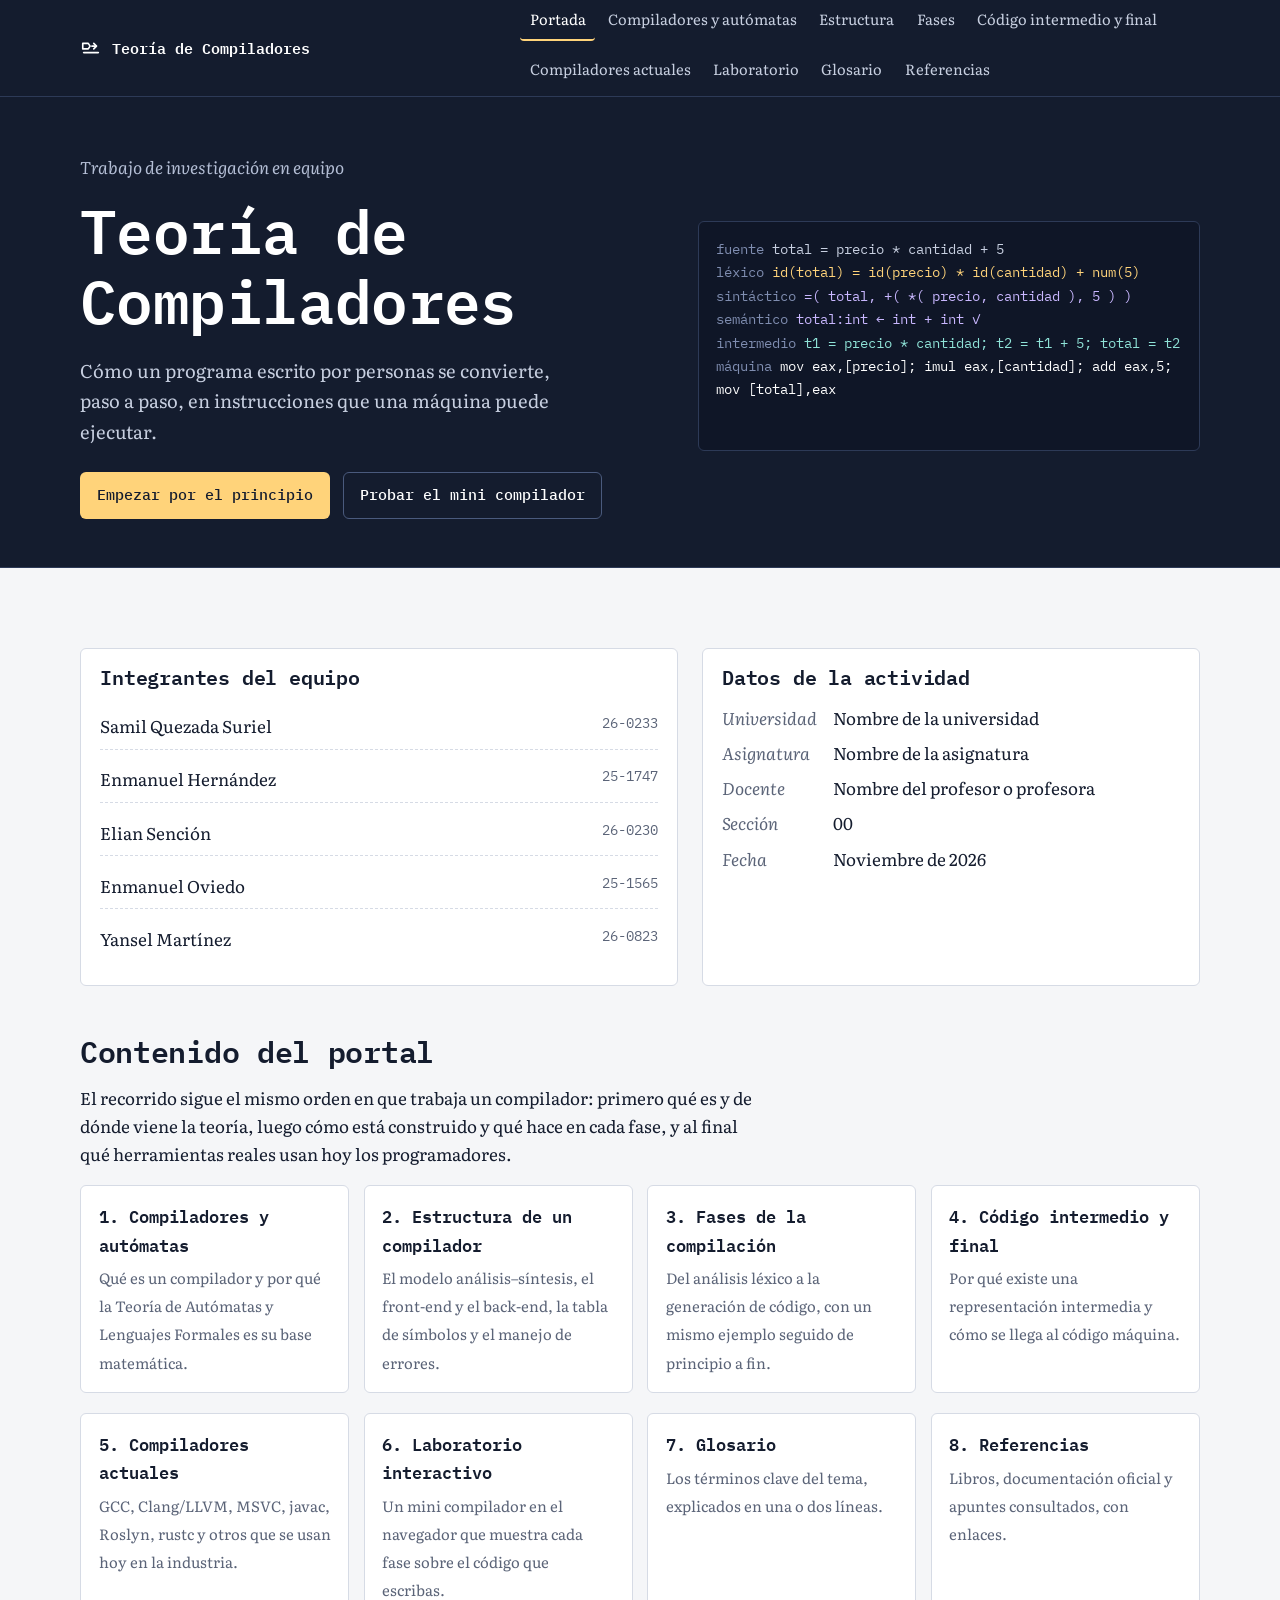
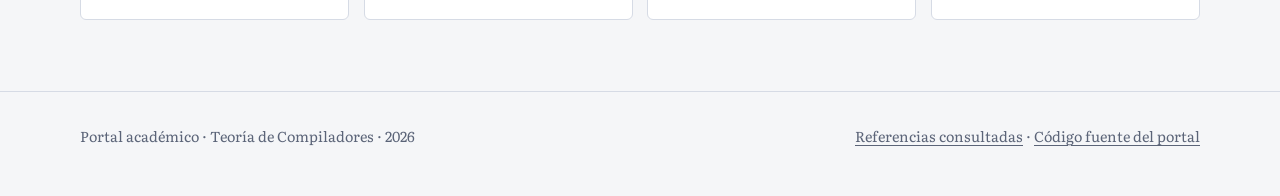
==== index.html @ f918b7cc "Portal web: Teoría de Compiladores Co-Authored-By: Claude Fable 5.1 <noreply@anthropic.com> Claude-S" ====
<!DOCTYPE html>
<html lang="es">
<head>
<meta charset="utf-8">
<meta name="viewport" content="width=device-width, initial-scale=1">
<title>Portada · Teoría de Compiladores</title>
<meta name="description" content="Portal web del equipo sobre Teoría de Compiladores: definición, estructura, fases, código intermedio y final, compiladores actuales y referencias.">
<link rel="icon" href="data:image/svg+xml,%3Csvg xmlns='http://www.w3.org/2000/svg' viewBox='0 0 24 24' fill='none' stroke='%235a3ca8' stroke-width='2' stroke-linecap='round' stroke-linejoin='round'%3E%3Cpath d='M3 7h6l2 3-2 3H3z'/%3E%3Cpath d='M13 10h4'/%3E%3Cpath d='M15 7l3 3-3 3'/%3E%3Cpath d='M4 17h16'/%3E%3C/svg%3E">
<link rel="preconnect" href="https://fonts.googleapis.com">
<link rel="preconnect" href="https://fonts.gstatic.com" crossorigin>
<link href="https://fonts.googleapis.com/css2?family=IBM+Plex+Mono:wght@400;500;600&family=Literata:ital,opsz,wght@0,7..72,400;0,7..72,600;1,7..72,400&display=swap" rel="stylesheet">
<link rel="stylesheet" href="assets/styles.css">

</head>
<body>
<header class="site-header">
  <div class="wrap">
    <a class="brand" href="index.html"><svg viewBox="0 0 24 24" aria-hidden="true" fill="none" stroke="currentColor" stroke-width="1.8" stroke-linecap="round" stroke-linejoin="round"><path d="M3 7h6l2 3-2 3H3z"/><path d="M13 10h4"/><path d="M15 7l3 3-3 3"/><path d="M4 17h16"/></svg> Teoría de Compiladores</a>
    <button class="nav-toggle" aria-expanded="false" aria-controls="nav-principal">Menú</button>
    <nav aria-label="Secciones del portal">
      <ul class="nav" id="nav-principal">
        <li><a href="index.html">Portada</a></li>
        <li><a href="compiladores.html">Compiladores y autómatas</a></li>
        <li><a href="estructura.html">Estructura</a></li>
        <li><a href="fases.html">Fases</a></li>
        <li><a href="codigo.html">Código intermedio y final</a></li>
        <li><a href="actuales.html">Compiladores actuales</a></li>
        <li><a href="laboratorio.html">Laboratorio</a></li>
        <li><a href="glosario.html">Glosario</a></li>
        <li><a href="referencias.html">Referencias</a></li>
      </ul>
    </nav>
  </div>
</header>

<section class="portada-hero">
  <div class="wrap">
    <div>
      <p class="materia">Trabajo de investigación en equipo</p>
      <h1>Teoría de Compiladores</h1>
      <p class="sub">Cómo un programa escrito por personas se convierte, paso a paso, en instrucciones que una máquina puede ejecutar.</p>
      <div class="acciones">
        <a class="btn primario" href="compiladores.html">Empezar por el principio</a>
        <a class="btn secundario" href="laboratorio.html">Probar el mini compilador</a>
      </div>
    </div>
    <div class="compilacion" aria-label="Ejemplo animado: una línea de código pasando por las fases de un compilador">
      <div class="paso"><span class="et">fuente     </span> total = precio * cantidad + 5</div>
      <div class="paso"><span class="et">léxico     </span> <span class="tk">id(total) = id(precio) * id(cantidad) + num(5)</span></div>
      <div class="paso"><span class="et">sintáctico </span> <span class="ast">=( total, +( *( precio, cantidad ), 5 ) )</span></div>
      <div class="paso"><span class="et">semántico  </span> <span class="ast">total:int ← int + int ✓</span></div>
      <div class="paso"><span class="et">intermedio </span> <span class="ir">t1 = precio * cantidad; t2 = t1 + 5; total = t2</span></div>
      <div class="paso"><span class="et">máquina    </span> <span class="asm">mov eax,[precio]; imul eax,[cantidad]; add eax,5; mov [total],eax</span></div>
    </div>
  </div>
</section>

<main class="wrap">
  <!-- ======= DATOS DEL EQUIPO: editar aquí ======= -->
  <div class="equipo">
    <div class="panel">
      <h2>Integrantes del equipo</h2>
      <ul class="integrantes">
        <li><span>Samil Quezada Suriel</span><span class="mat">26-0233</span></li>
        <li><span>Enmanuel Hernández</span><span class="mat">25-1747</span></li>
        <li><span>Elian Sención</span><span class="mat">26-0230</span></li>
        <li><span>Enmanuel Oviedo</span><span class="mat">25-1565</span></li>
        <li><span>Yansel Martínez</span><span class="mat">26-0823</span></li>
      </ul>
    </div>
    <div class="panel datos">
      <h2>Datos de la actividad</h2>
      <dl>
        <dt>Universidad</dt><dd>Nombre de la universidad</dd>
        <dt>Asignatura</dt><dd>Nombre de la asignatura</dd>
        <dt>Docente</dt><dd>Nombre del profesor o profesora</dd>
        <dt>Sección</dt><dd>00</dd>
        <dt>Fecha</dt><dd>Noviembre de 2026</dd>
      </dl>
    </div>
  </div>
  <!-- ======= fin datos del equipo ======= -->

  <section class="indice" aria-labelledby="contenido">
    <h2 id="contenido" class="mt-0">Contenido del portal</h2>
    <p>El recorrido sigue el mismo orden en que trabaja un compilador: primero qué es y de dónde viene la teoría, luego cómo está construido y qué hace en cada fase, y al final qué herramientas reales usan hoy los programadores.</p>
    <ol>
      <li><a href="compiladores.html"><b>1. Compiladores y autómatas</b><span>Qué es un compilador y por qué la Teoría de Autómatas y Lenguajes Formales es su base matemática.</span></a></li>
      <li><a href="estructura.html"><b>2. Estructura de un compilador</b><span>El modelo análisis–síntesis, el front-end y el back-end, la tabla de símbolos y el manejo de errores.</span></a></li>
      <li><a href="fases.html"><b>3. Fases de la compilación</b><span>Del análisis léxico a la generación de código, con un mismo ejemplo seguido de principio a fin.</span></a></li>
      <li><a href="codigo.html"><b>4. Código intermedio y final</b><span>Por qué existe una representación intermedia y cómo se llega al código máquina.</span></a></li>
      <li><a href="actuales.html"><b>5. Compiladores actuales</b><span>GCC, Clang/LLVM, MSVC, javac, Roslyn, rustc y otros que se usan hoy en la industria.</span></a></li>
      <li><a href="laboratorio.html"><b>6. Laboratorio interactivo</b><span>Un mini compilador en el navegador que muestra cada fase sobre el código que escribas.</span></a></li>
      <li><a href="glosario.html"><b>7. Glosario</b><span>Los términos clave del tema, explicados en una o dos líneas.</span></a></li>
      <li><a href="referencias.html"><b>8. Referencias</b><span>Libros, documentación oficial y apuntes consultados, con enlaces.</span></a></li>
    </ol>
  </section>
</main>


<footer class="site-footer">
  <div class="wrap">
    <div>Portal académico · Teoría de Compiladores · <span data-anio></span></div>
    <div><a href="referencias.html">Referencias consultadas</a> · <a href="https://github.com/Yansel17/teoria-compiladores">Código fuente del portal</a></div>
  </div>
</footer>
<script src="assets/site.js"></script>

</body>
</html>
---- assets/styles.css ----
/* =========================================================
   Portal: Teoría de Compiladores
   Tokens de diseño
   ========================================================= */
:root {
  --paper: #f5f6f8;
  --paper-2: #eceef3;
  --ink: #141c2e;
  --ink-2: #2b3449;
  --muted: #5b6478;
  --line: #d6dbe5;
  --line-strong: #b9c0cf;

  --analisis: #5a3ca8;
  --analisis-soft: #ebe5f8;
  --sintesis: #167c73;
  --sintesis-soft: #dff1ee;
  --apoyo: #b9741a;
  --apoyo-soft: #f9ecd8;
  --error: #b42318;
  --error-soft: #fde8e6;

  --mono: "IBM Plex Mono", ui-monospace, "SFMono-Regular", Menlo, Consolas, monospace;
  --serif: "Literata", Georgia, "Times New Roman", serif;

  --measure: 68ch;
  --radius: 6px;
  --wrap: 1120px;
}

*,
*::before,
*::after { box-sizing: border-box; }

html { scroll-behavior: smooth; }
@media (prefers-reduced-motion: reduce) {
  html { scroll-behavior: auto; }
  *, *::before, *::after { animation: none !important; transition: none !important; }
}

body {
  margin: 0;
  background: var(--paper);
  color: var(--ink);
  font-family: var(--serif);
  font-size: 1.0625rem;
  line-height: 1.65;
  -webkit-font-smoothing: antialiased;
}

a { color: var(--analisis); text-decoration-thickness: 1px; text-underline-offset: 3px; }
a:hover { color: var(--ink); }
a:focus-visible, button:focus-visible, input:focus-visible, textarea:focus-visible, select:focus-visible {
  outline: 3px solid var(--apoyo);
  outline-offset: 2px;
}

h1, h2, h3, h4 {
  font-family: var(--mono);
  font-weight: 600;
  line-height: 1.15;
  letter-spacing: -0.01em;
  color: var(--ink);
  margin: 0;
}
h1 { font-size: clamp(2rem, 5vw, 3.4rem); }
h2 { font-size: clamp(1.45rem, 2.6vw, 1.9rem); margin-top: 3rem; margin-bottom: 0.9rem; }
h3 { font-size: 1.15rem; margin-top: 2rem; margin-bottom: 0.5rem; }
h4 { font-size: 1rem; margin-top: 1.4rem; margin-bottom: 0.3rem; }

p { margin: 0 0 1.1rem; max-width: var(--measure); }
ul, ol { max-width: var(--measure); padding-left: 1.4rem; }
li { margin-bottom: 0.4rem; }
strong { font-weight: 600; }
small { font-size: 0.875rem; color: var(--muted); }
hr { border: 0; border-top: 1px solid var(--line); margin: 2.5rem 0; }

code, kbd, pre, samp { font-family: var(--mono); font-size: 0.92em; }
:not(pre) > code {
  background: var(--paper-2);
  border: 1px solid var(--line);
  border-radius: 4px;
  padding: 0.05em 0.35em;
}
pre {
  background: var(--ink);
  color: #e8ecf5;
  padding: 1rem 1.2rem;
  border-radius: var(--radius);
  overflow-x: auto;
  line-height: 1.5;
  font-size: 0.9rem;
  margin: 0 0 1.2rem;
}
pre .c { color: #9aa7c2; font-style: italic; }
pre .k { color: #c9b7ff; }
pre .n { color: #ffd37a; }
pre .t { color: #8fe3d8; }

/* ---------- Estructura general ---------- */
.wrap { width: min(var(--wrap), 100% - 2.5rem); margin-inline: auto; }

.site-header {
  background: var(--ink);
  color: #e8ecf5;
  border-bottom: 1px solid #2d3a57;
}
.site-header .wrap {
  display: flex;
  align-items: center;
  justify-content: space-between;
  gap: 1rem;
  min-height: 60px;
  flex-wrap: wrap;
}
.brand {
  font-family: var(--mono);
  font-weight: 600;
  color: #fff;
  text-decoration: none;
  font-size: 0.95rem;
  display: inline-flex;
  align-items: center;
  gap: 0.6rem;
  padding: 0.6rem 0;
}
.brand svg { width: 22px; height: 22px; }
.nav {
  display: flex;
  flex-wrap: wrap;
  gap: 0.15rem 0.2rem;
  list-style: none;
  margin: 0;
  padding: 0;
}
.nav a {
  display: inline-block;
  font-family: var(--serif);
  font-size: 0.92rem;
  color: #c7cfe0;
  text-decoration: none;
  padding: 0.45rem 0.6rem;
  border-radius: 4px;
  border-bottom: 2px solid transparent;
}
.nav a:hover { color: #fff; background: #223052; }
.nav a[aria-current="page"] { color: #fff; border-bottom-color: #ffd37a; }
.nav-toggle {
  display: none;
  background: transparent;
  color: #fff;
  border: 1px solid #3a4866;
  border-radius: 4px;
  font-family: var(--mono);
  padding: 0.4rem 0.7rem;
  cursor: pointer;
}
@media (max-width: 860px) {
  .nav-toggle { display: inline-block; }
  .nav { display: none; width: 100%; flex-direction: column; padding-bottom: 0.6rem; }
  .nav.open { display: flex; }
}

main { padding-block: 2.5rem 4rem; }

.page-head { margin-bottom: 2rem; max-width: 56rem; }
.page-head .kicker {
  font-family: var(--serif);
  font-style: italic;
  color: var(--muted);
  margin: 0 0 0.6rem;
}
.page-head p.lead {
  font-size: 1.2rem;
  line-height: 1.5;
  color: var(--ink-2);
  margin-top: 1rem;
  max-width: 58ch;
}

.site-footer {
  border-top: 1px solid var(--line);
  padding: 2rem 0 3rem;
  color: var(--muted);
  font-size: 0.9rem;
}
.site-footer .wrap { display: flex; flex-wrap: wrap; gap: 1rem 2rem; justify-content: space-between; }
.site-footer a { color: var(--muted); }

/* Paginación entre secciones */
.pager {
  margin-top: 4rem;
  display: flex;
  justify-content: space-between;
  gap: 1rem;
  flex-wrap: wrap;
  border-top: 1px solid var(--line);
  padding-top: 1.2rem;
}
.pager a { font-family: var(--mono); font-size: 0.9rem; text-decoration: none; }
.pager a span { display: block; font-family: var(--serif); color: var(--muted); font-size: 0.85rem; }

/* ---------- Componentes ---------- */
.fase-tag {
  display: inline-block;
  font-size: 0.82rem;
  font-style: italic;
  padding: 0.1rem 0.55rem;
  border-radius: 999px;
  border: 1px solid currentColor;
  vertical-align: middle;
}
.fase-tag.analisis { color: var(--analisis); background: var(--analisis-soft); }
.fase-tag.sintesis { color: var(--sintesis); background: var(--sintesis-soft); }
.fase-tag.apoyo { color: var(--apoyo); background: var(--apoyo-soft); }

.nota {
  border-left: 3px solid var(--apoyo);
  background: var(--apoyo-soft);
  padding: 0.9rem 1.1rem;
  border-radius: 0 var(--radius) var(--radius) 0;
  max-width: var(--measure);
  margin: 1.4rem 0;
}
.nota p:last-child { margin-bottom: 0; }
.nota.analisis { border-color: var(--analisis); background: var(--analisis-soft); }
.nota.sintesis { border-color: var(--sintesis); background: var(--sintesis-soft); }

figure {
  margin: 1.8rem 0 2.2rem;
  padding: 1.2rem;
  background: #fff;
  border: 1px solid var(--line);
  border-radius: var(--radius);
}
figure svg { width: 100%; height: auto; display: block; }
figcaption {
  margin-top: 0.8rem;
  font-size: 0.9rem;
  color: var(--muted);
  line-height: 1.5;
}
figcaption b { color: var(--ink); font-weight: 600; }

table {
  border-collapse: collapse;
  width: 100%;
  margin: 1.2rem 0 1.8rem;
  font-size: 0.95rem;
  background: #fff;
  border: 1px solid var(--line);
}
th, td { text-align: left; vertical-align: top; padding: 0.6rem 0.75rem; border-bottom: 1px solid var(--line); }
th { font-family: var(--mono); font-weight: 600; font-size: 0.85rem; background: var(--paper-2); }
tr:last-child td { border-bottom: 0; }
.table-scroll { overflow-x: auto; }

.grid-2 { display: grid; grid-template-columns: repeat(auto-fit, minmax(290px, 1fr)); gap: 1.2rem; }
.grid-3 { display: grid; grid-template-columns: repeat(auto-fit, minmax(240px, 1fr)); gap: 1.2rem; }

.panel {
  background: #fff;
  border: 1px solid var(--line);
  border-radius: var(--radius);
  padding: 1.1rem 1.2rem;
}
.panel h3 { margin-top: 0; }
.panel p:last-child { margin-bottom: 0; }

/* Secuencia de fases (sólo cuando el contenido es realmente secuencial) */
.fases {
  list-style: none;
  padding: 0;
  margin: 1.5rem 0;
  max-width: 100%;
  counter-reset: fase;
}
.fases > li {
  counter-increment: fase;
  position: relative;
  padding: 1.2rem 1.2rem 1.2rem 4.2rem;
  background: #fff;
  border: 1px solid var(--line);
  border-left-width: 4px;
  border-radius: var(--radius);
  margin-bottom: 1rem;
}
.fases > li::before {
  content: counter(fase);
  position: absolute;
  left: 1.1rem;
  top: 1.1rem;
  width: 2rem;
  height: 2rem;
  display: grid;
  place-items: center;
  border-radius: 50%;
  font-family: var(--mono);
  font-weight: 600;
  font-size: 0.95rem;
  color: #fff;
  background: var(--ink);
}
.fases > li.analisis { border-left-color: var(--analisis); }
.fases > li.analisis::before { background: var(--analisis); }
.fases > li.sintesis { border-left-color: var(--sintesis); }
.fases > li.sintesis::before { background: var(--sintesis); }
.fases > li h3 { margin-top: 0.1rem; }
.fases .io {
  display: grid;
  grid-template-columns: repeat(auto-fit, minmax(180px, 1fr));
  gap: 0.6rem 1.2rem;
  margin: 0.8rem 0 0.4rem;
  font-size: 0.92rem;
}
.fases .io div { background: var(--paper-2); padding: 0.5rem 0.7rem; border-radius: 4px; }
.fases .io b { font-weight: 600; display: block; color: var(--muted); font-size: 0.8rem; font-style: italic; }

/* Fichas de compiladores */
.ficha {
  background: #fff;
  border: 1px solid var(--line);
  border-radius: var(--radius);
  padding: 1.1rem 1.2rem 1rem;
  display: flex;
  flex-direction: column;
  gap: 0.5rem;
}
.ficha h3 { margin: 0; }
.ficha .lang { color: var(--muted); font-style: italic; }
.ficha dl { margin: 0.4rem 0 0; display: grid; grid-template-columns: auto 1fr; gap: 0.25rem 0.8rem; font-size: 0.92rem; }
.ficha dt { color: var(--muted); font-style: italic; }
.ficha dd { margin: 0; }
.ficha p { margin: 0.4rem 0 0; font-size: 0.95rem; }
.ficha .link { margin-top: auto; padding-top: 0.6rem; font-family: var(--mono); font-size: 0.85rem; }

/* Barras de uso */
.barras { list-style: none; padding: 0; margin: 1rem 0 0; max-width: 560px; }
.barras li { display: grid; grid-template-columns: 90px 1fr 50px; align-items: center; gap: 0.8rem; margin-bottom: 0.55rem; font-size: 0.95rem; }
.barras .bar { height: 14px; background: var(--paper-2); border-radius: 3px; overflow: hidden; }
.barras .bar i { display: block; height: 100%; background: var(--sintesis); }
.barras b { font-family: var(--mono); font-weight: 500; }

/* Línea de tiempo */
.timeline { list-style: none; padding: 0; margin: 1.5rem 0; border-left: 2px solid var(--line-strong); max-width: 60ch; }
.timeline li { position: relative; padding: 0 0 1.2rem 1.6rem; }
.timeline li::before {
  content: "";
  position: absolute;
  left: -7px;
  top: 0.45em;
  width: 12px;
  height: 12px;
  border-radius: 50%;
  background: var(--paper);
  border: 2px solid var(--analisis);
}
.timeline b { font-family: var(--mono); font-weight: 600; margin-right: 0.5rem; }

/* Glosario */
.glosario dt { font-family: var(--mono); font-weight: 600; margin-top: 1.1rem; }
.glosario dd { margin: 0.2rem 0 0; max-width: var(--measure); }

/* Referencias */
.refs { list-style: none; padding: 0; counter-reset: ref; max-width: 80ch; }
.refs li { counter-increment: ref; position: relative; padding-left: 2.6rem; margin-bottom: 1.1rem; }
.refs li::before { content: "[" counter(ref) "]"; position: absolute; left: 0; font-family: var(--mono); color: var(--muted); font-size: 0.9rem; top: 0.15rem; }
.refs a { word-break: break-all; }
.refs .uso { display: block; color: var(--muted); font-size: 0.9rem; margin-top: 0.15rem; }

/* ---------- Portada ---------- */
.portada-hero {
  background: var(--ink);
  color: #e8ecf5;
  padding: 3.5rem 0 3rem;
  border-bottom: 1px solid #2d3a57;
  overflow: hidden;
}
.portada-hero .wrap { display: grid; grid-template-columns: 1.15fr 1fr; gap: 2.5rem; align-items: center; }
@media (max-width: 860px) { .portada-hero .wrap { grid-template-columns: 1fr; } }
.portada-hero .materia { font-style: italic; color: #b5bfd6; margin: 0 0 0.9rem; }
.portada-hero h1 { color: #fff; font-size: clamp(2.2rem, 5.5vw, 3.8rem); }
.portada-hero p.sub { color: #c7cfe0; font-size: 1.15rem; max-width: 46ch; margin-top: 1.2rem; }
.portada-hero .acciones { display: flex; gap: 0.8rem; flex-wrap: wrap; margin-top: 1.6rem; }
.btn {
  display: inline-block;
  font-family: var(--mono);
  font-size: 0.92rem;
  font-weight: 500;
  padding: 0.65rem 1rem;
  border-radius: var(--radius);
  text-decoration: none;
  border: 1px solid transparent;
}
.btn.primario { background: #ffd37a; color: var(--ink); }
.btn.primario:hover { background: #ffe1a3; color: var(--ink); }
.btn.secundario { color: #fff; border-color: #4a5a7d; }
.btn.secundario:hover { background: #223052; color: #fff; }

/* Animación de "compilación" del título: una sola secuencia al cargar */
.compilacion {
  font-family: var(--mono);
  font-size: 0.86rem;
  line-height: 1.7;
  background: #0f1627;
  border: 1px solid #2d3a57;
  border-radius: var(--radius);
  padding: 1rem 1.1rem;
  color: #c7cfe0;
  min-height: 230px;
}
.compilacion .paso { opacity: 0; transform: translateY(4px); animation: aparecer 0.5s ease forwards; }
.compilacion .paso:nth-child(1) { animation-delay: 0.2s; }
.compilacion .paso:nth-child(2) { animation-delay: 1.1s; }
.compilacion .paso:nth-child(3) { animation-delay: 2.0s; }
.compilacion .paso:nth-child(4) { animation-delay: 2.9s; }
.compilacion .paso:nth-child(5) { animation-delay: 3.8s; }
.compilacion .paso:nth-child(6) { animation-delay: 4.7s; }
@keyframes aparecer { to { opacity: 1; transform: none; } }
.compilacion .et { color: #7f8db0; }
.compilacion .tk { color: #ffd37a; }
.compilacion .ast { color: #c9b7ff; }
.compilacion .ir { color: #8fe3d8; }
.compilacion .asm { color: #fff; }
@media (prefers-reduced-motion: reduce) { .compilacion .paso { opacity: 1; transform: none; } }

.equipo {
  margin: 2.5rem 0 1rem;
  display: grid;
  grid-template-columns: 1.2fr 1fr;
  gap: 1.5rem;
}
@media (max-width: 860px) { .equipo { grid-template-columns: 1fr; } }
.equipo .panel h2 { margin-top: 0; font-size: 1.25rem; }
.integrantes { list-style: none; padding: 0; margin: 0.6rem 0 0; }
.integrantes li { display: flex; justify-content: space-between; gap: 1rem; padding: 0.55rem 0; border-bottom: 1px dashed var(--line); }
.integrantes li:last-child { border-bottom: 0; }
.integrantes .mat { font-family: var(--mono); font-size: 0.88rem; color: var(--muted); }
.datos dl { margin: 0.6rem 0 0; display: grid; grid-template-columns: auto 1fr; gap: 0.45rem 1rem; }
.datos dt { color: var(--muted); font-style: italic; }
.datos dd { margin: 0; }

.indice { margin-top: 3rem; }
.indice ol { list-style: none; padding: 0; margin: 1rem 0 0; display: grid; grid-template-columns: repeat(auto-fit, minmax(260px, 1fr)); gap: 0.9rem; max-width: 100%; }
.indice li a {
  display: block;
  height: 100%;
  background: #fff;
  border: 1px solid var(--line);
  border-radius: var(--radius);
  padding: 1rem 1.1rem;
  text-decoration: none;
  color: var(--ink);
}
.indice li a:hover { border-color: var(--analisis); }
.indice li a b { font-family: var(--mono); font-weight: 600; display: block; margin-bottom: 0.3rem; }
.indice li a span { color: var(--muted); font-size: 0.93rem; }

/* ---------- Laboratorio ---------- */
.lab { display: grid; grid-template-columns: 1fr 1fr; gap: 1.2rem; align-items: start; }
@media (max-width: 900px) { .lab { grid-template-columns: 1fr; } }
.lab textarea {
  width: 100%;
  min-height: 190px;
  font-family: var(--mono);
  font-size: 0.95rem;
  line-height: 1.55;
  padding: 0.9rem 1rem;
  border: 1px solid var(--line-strong);
  border-radius: var(--radius);
  background: #fff;
  color: var(--ink);
  resize: vertical;
}
.lab .controles { display: flex; gap: 0.6rem; flex-wrap: wrap; margin-top: 0.8rem; align-items: center; }
.lab button {
  font-family: var(--mono);
  font-size: 0.9rem;
  font-weight: 500;
  padding: 0.55rem 0.95rem;
  border-radius: var(--radius);
  border: 1px solid var(--ink);
  background: var(--ink);
  color: #fff;
  cursor: pointer;
}
.lab button.sec { background: #fff; color: var(--ink); border-color: var(--line-strong); }
.lab button:hover { filter: brightness(1.08); }
.lab select { font-family: var(--serif); padding: 0.45rem 0.6rem; border-radius: var(--radius); border: 1px solid var(--line-strong); background: #fff; }
.salida { display: grid; gap: 1rem; }
.etapa {
  background: #fff;
  border: 1px solid var(--line);
  border-left: 4px solid var(--line-strong);
  border-radius: var(--radius);
  padding: 0.9rem 1rem;
}
.etapa.analisis { border-left-color: var(--analisis); }
.etapa.sintesis { border-left-color: var(--sintesis); }
.etapa.apoyo { border-left-color: var(--apoyo); }
.etapa h3 { margin: 0 0 0.4rem; font-size: 1rem; display: flex; justify-content: space-between; gap: 1rem; align-items: baseline; }
.etapa h3 small { font-family: var(--serif); font-style: italic; font-weight: 400; }
.etapa pre { margin: 0.4rem 0 0; font-size: 0.85rem; background: #0f1627; }
.etapa .vacio { color: var(--muted); font-style: italic; font-size: 0.92rem; }
.tokens { display: flex; flex-wrap: wrap; gap: 0.35rem; margin-top: 0.4rem; }
.tokens span {
  font-family: var(--mono);
  font-size: 0.82rem;
  padding: 0.15rem 0.45rem;
  border-radius: 4px;
  border: 1px solid var(--line);
  background: var(--paper-2);
}
.tokens span i { font-style: normal; color: var(--muted); font-size: 0.74rem; margin-left: 0.3rem; }
.tokens .t-KW { border-color: #c9b7ff; background: #f1ecff; }
.tokens .t-ID { border-color: #ffd37a; background: #fff6df; }
.tokens .t-NUM { border-color: #8fe3d8; background: #e6f8f5; }
.tokens .t-OP, .tokens .t-PUNT { border-color: var(--line-strong); }
.arbol { font-family: var(--mono); font-size: 0.84rem; line-height: 1.5; margin: 0.4rem 0 0; white-space: pre; overflow-x: auto; }
.errores { color: var(--error); background: var(--error-soft); border-radius: 4px; padding: 0.5rem 0.7rem; font-size: 0.92rem; margin-top: 0.4rem; }
.ok { color: var(--sintesis); font-size: 0.92rem; margin-top: 0.4rem; }
.etapa table { margin: 0.5rem 0 0; font-size: 0.88rem; }
.etapa th, .etapa td { padding: 0.35rem 0.55rem; }

/* Utilidades */
.sr-only { position: absolute; width: 1px; height: 1px; overflow: hidden; clip: rect(0 0 0 0); white-space: nowrap; }
.mt-0 { margin-top: 0; }
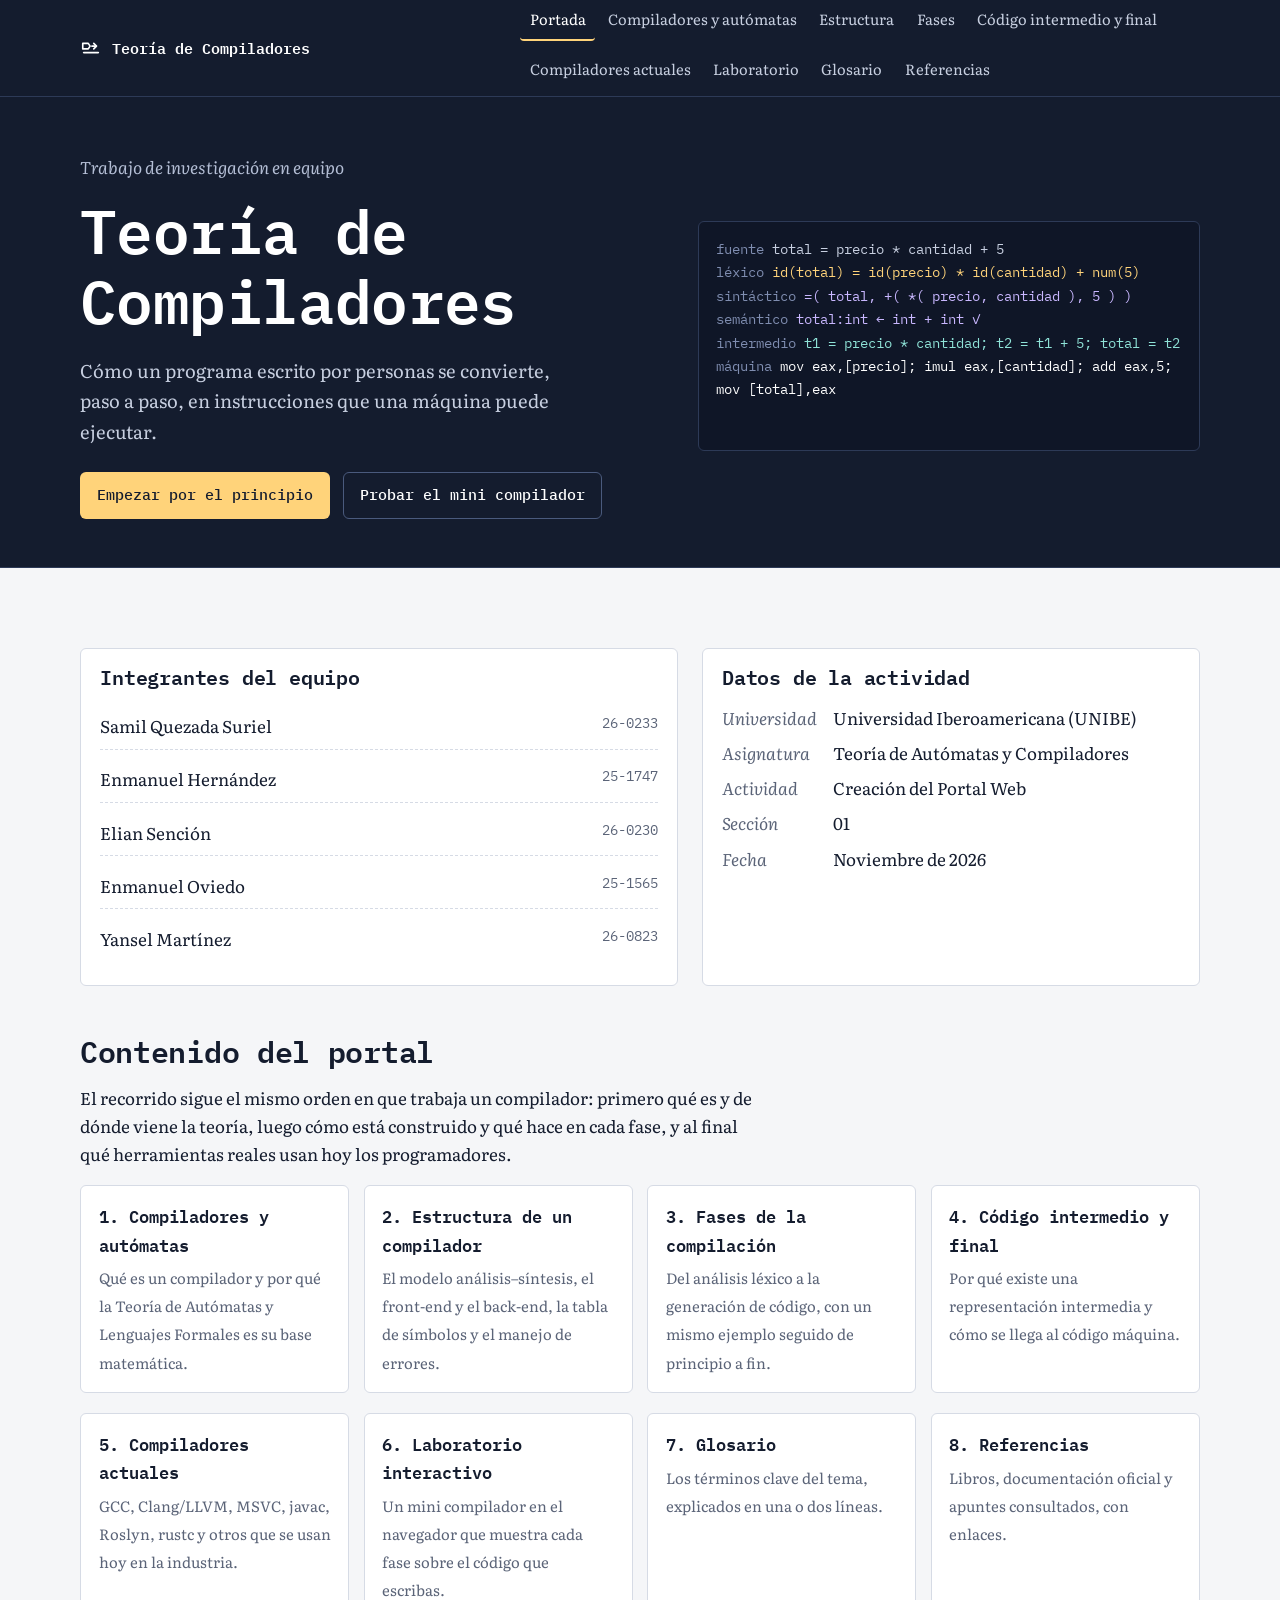
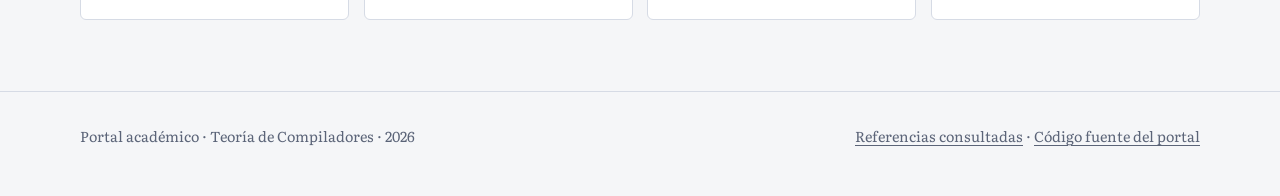
==== commit 64d30e0a: "Portada: datos de UNIBE y la asignatura Co-Authored-By: Claude Fable 5.1 <noreply@anthropic.com> Cla" ====
--- a/index.html
+++ b/index.html
@@ -71,10 +71,10 @@
     <div class="panel datos">
       <h2>Datos de la actividad</h2>
       <dl>
-        <dt>Universidad</dt><dd>Nombre de la universidad</dd>
-        <dt>Asignatura</dt><dd>Nombre de la asignatura</dd>
-        <dt>Docente</dt><dd>Nombre del profesor o profesora</dd>
-        <dt>Sección</dt><dd>00</dd>
+        <dt>Universidad</dt><dd>Universidad Iberoamericana (UNIBE)</dd>
+        <dt>Asignatura</dt><dd>Teoría de Autómatas y Compiladores</dd>
+        <dt>Actividad</dt><dd>Creación del Portal Web</dd>
+        <dt>Sección</dt><dd>01</dd>
         <dt>Fecha</dt><dd>Noviembre de 2026</dd>
       </dl>
     </div>
